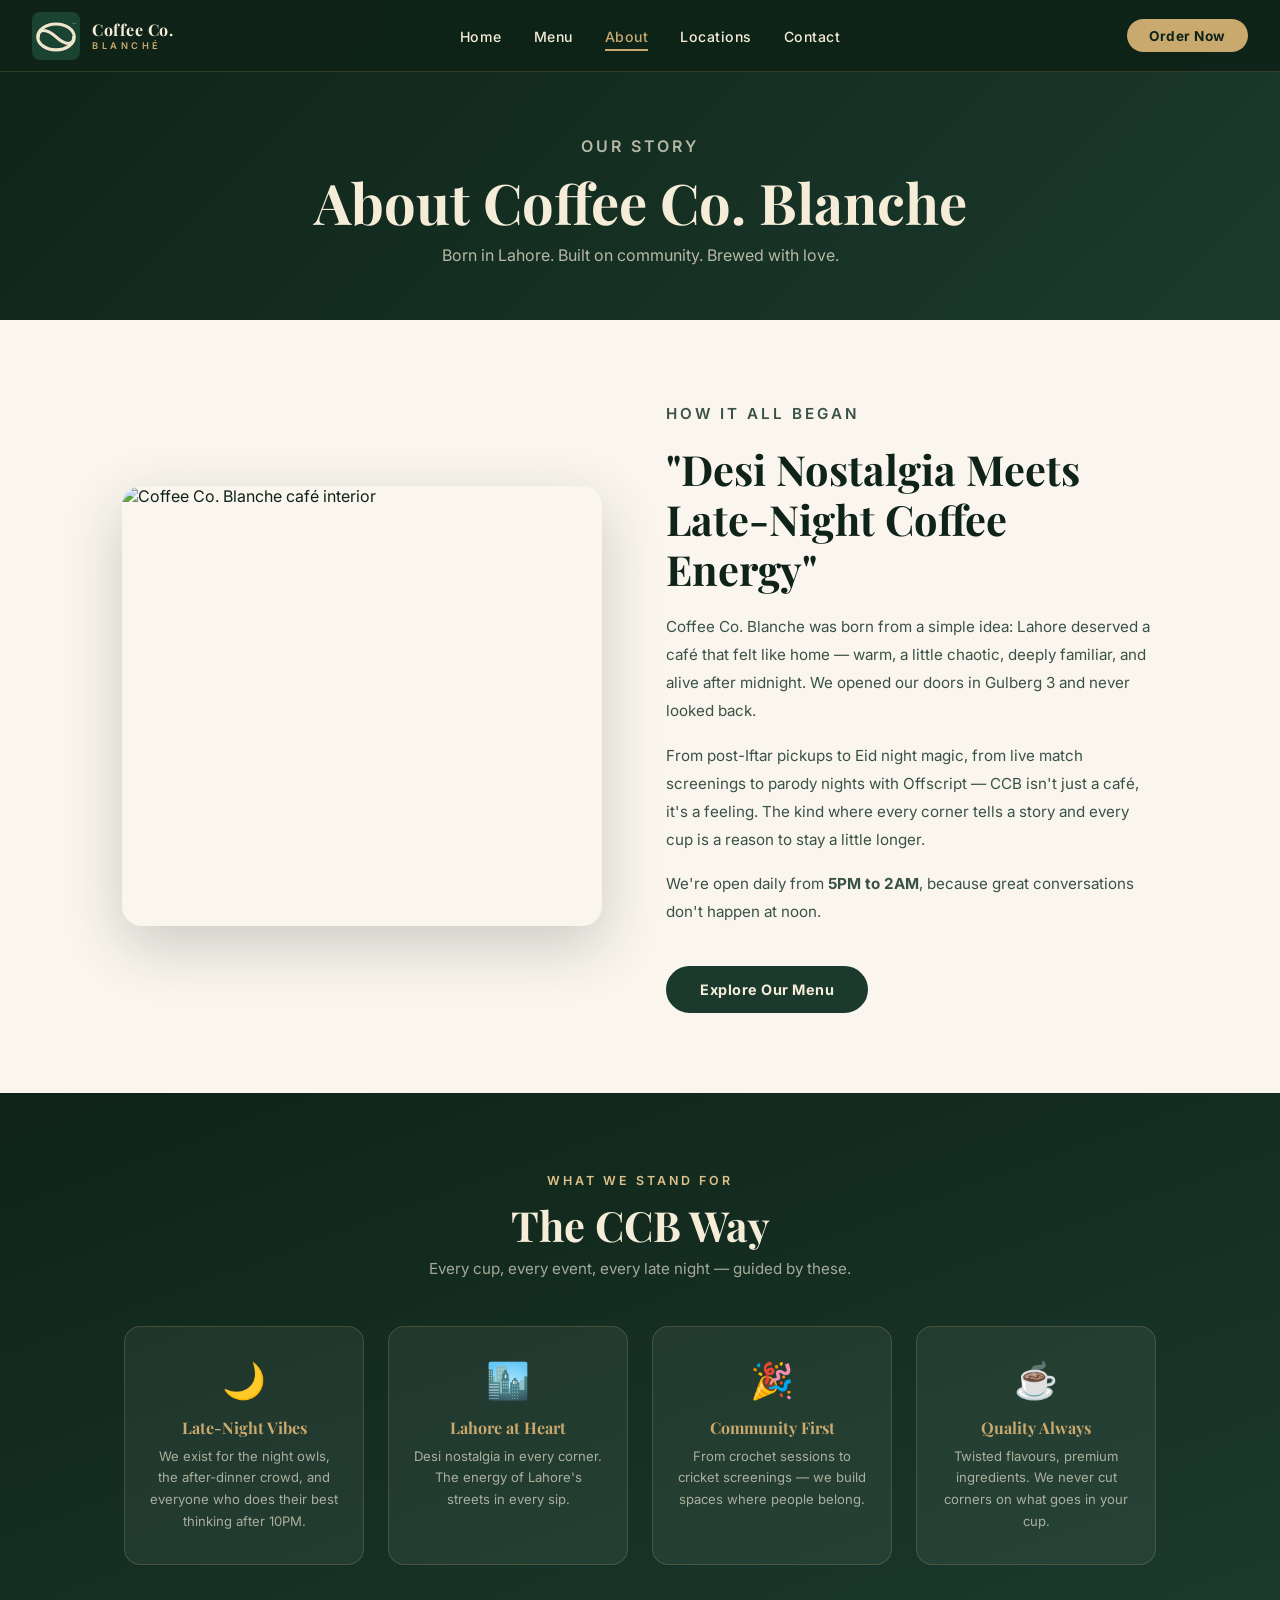
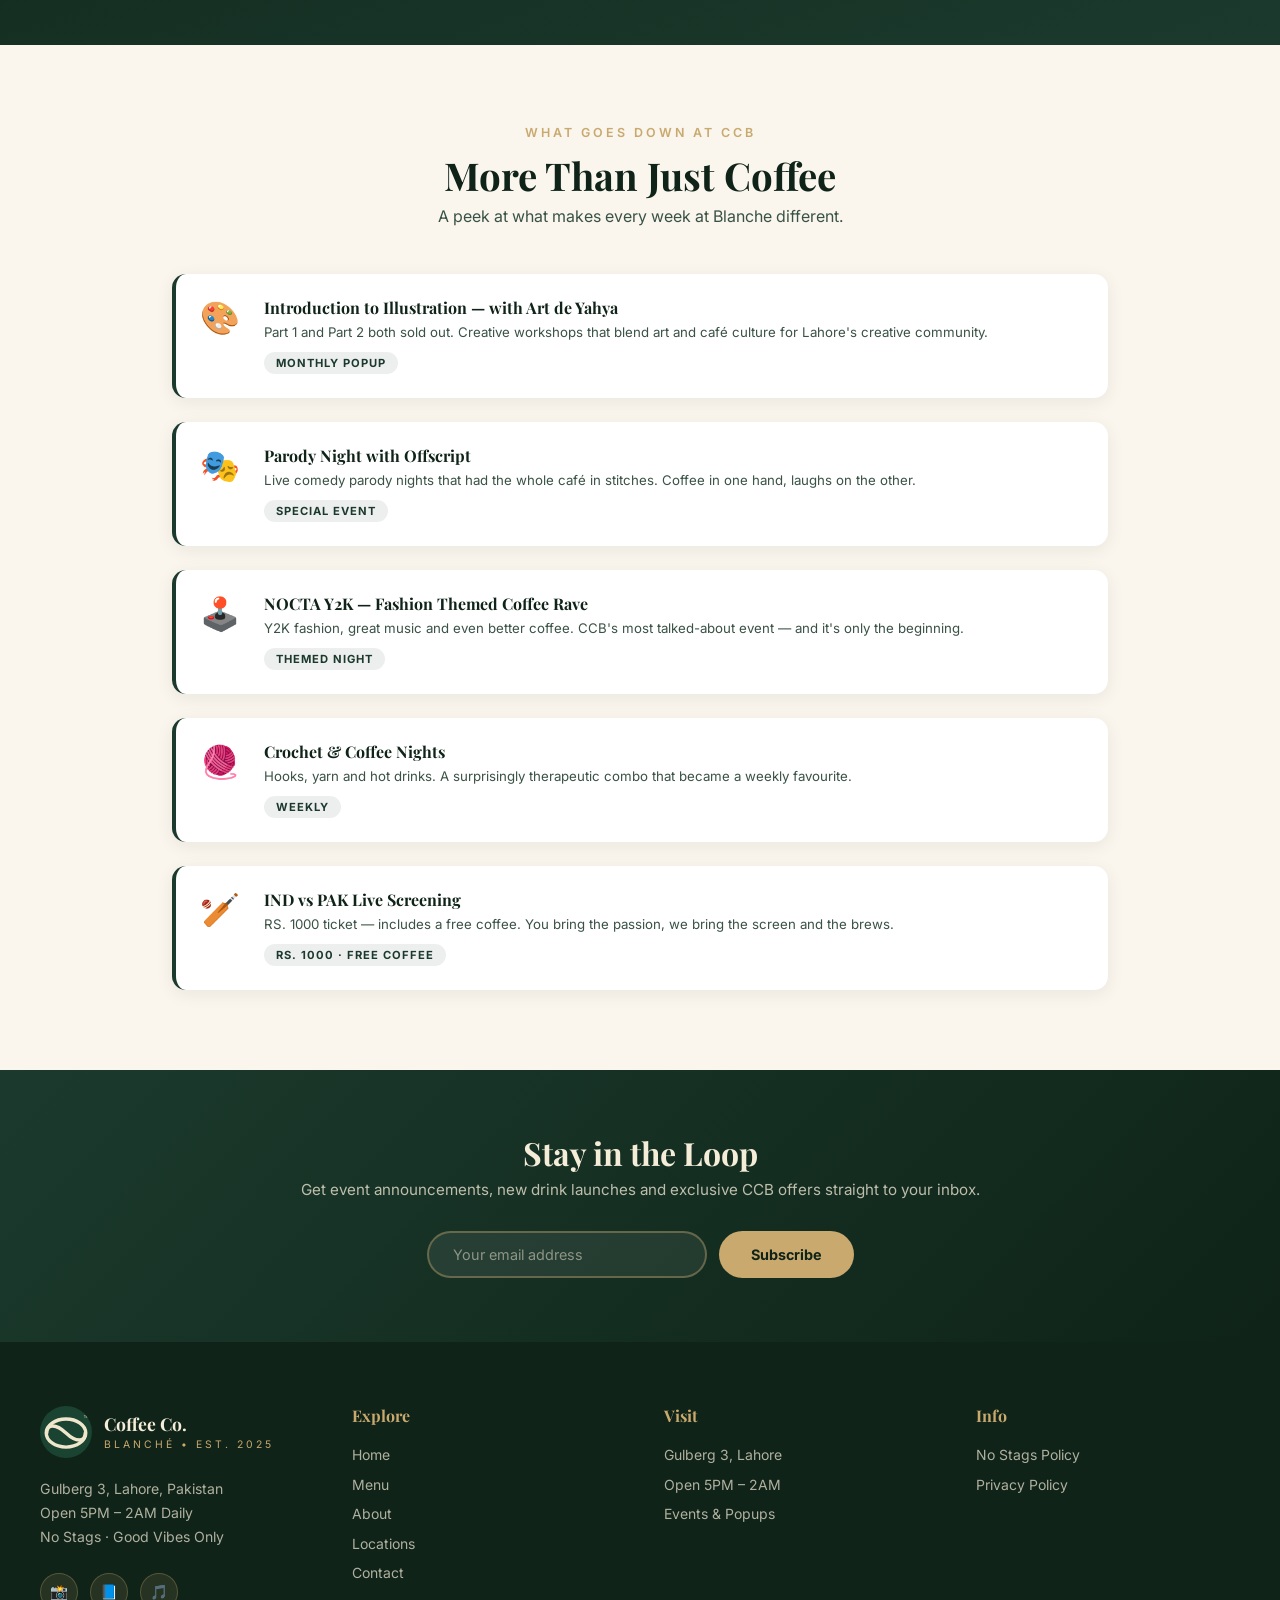
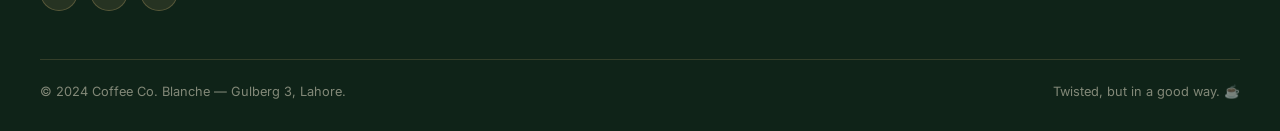
==== about.html @ a4167c23 "first" ====
﻿<!DOCTYPE html>
<html lang="en">
<head>
  <meta charset="UTF-8"/>
  <meta name="viewport" content="width=device-width, initial-scale=1.0"/>
  <title>About | Coffee Co. Blanche — Gulberg, Lahore</title>
  <meta name="description" content="The story of Coffee Co. Blanche — Lahore's late-night café where desi nostalgia meets coffee energy."/>
  <link rel="stylesheet" href="css/style.css"/>
  <style>
    .page-hero{height:320px;background:linear-gradient(135deg,var(--green-dark),var(--green));display:flex;align-items:center;justify-content:center;flex-direction:column;text-align:center;padding-top:72px;}
    .page-hero h1{font-size:clamp(2rem,5vw,3.5rem);color:var(--cream);}
    .page-hero p{color:rgba(245,237,216,0.72);margin-top:.6rem;font-size:1rem;}
    /* Story split */
    .about-split{display:flex;align-items:center;gap:4rem;flex-wrap:wrap;max-width:1100px;margin:0 auto;padding:5rem 2rem;}
    .about-split img{flex:1;min-width:260px;max-width:480px;width:100%;border-radius:20px;object-fit:cover;height:440px;box-shadow:0 20px 60px rgba(15,35,24,.2);}
    .about-split-text{flex:1;min-width:260px;}
    .about-split-text h2{font-size:clamp(1.8rem,3.5vw,2.6rem);color:var(--green-dark);margin-bottom:1.2rem;}
    .about-split-text p{color:var(--text-mid);line-height:1.85;margin-bottom:1rem;font-size:.95rem;}
    /* Values */
    .values-section{background:linear-gradient(160deg,var(--green-dark),var(--green));padding:5rem 2rem;text-align:center;}
    .values-section h2{font-size:clamp(1.8rem,3.5vw,2.6rem);color:var(--cream);margin-bottom:.6rem;}
    .values-section .sub{color:rgba(245,237,216,.65);margin-bottom:3rem;font-size:.95rem;}
    .values-grid{display:flex;flex-wrap:wrap;gap:1.5rem;justify-content:center;max-width:1100px;margin:0 auto;}
    .value-card{flex:1;min-width:200px;max-width:240px;background:rgba(255,255,255,.06);border:1px solid rgba(201,169,110,.22);border-radius:16px;padding:2rem 1.5rem;transition:var(--transition);}
    .value-card:hover{border-color:var(--gold);transform:translateY(-6px);background:rgba(255,255,255,.1);}
    .value-icon{font-size:2.2rem;margin-bottom:1rem;display:block;}
    .value-card h3{font-size:1rem;color:var(--gold);margin-bottom:.5rem;}
    .value-card p{font-size:.82rem;color:rgba(245,237,216,.65);line-height:1.65;}
    /* Events timeline */
    .events-highlights{padding:5rem 2rem;max-width:1000px;margin:0 auto;}
    .events-highlights h2{font-size:clamp(1.8rem,3.5vw,2.4rem);color:var(--green-dark);margin-bottom:.5rem;text-align:center;}
    .events-highlights .sub{text-align:center;color:var(--text-mid);margin-bottom:3rem;}
    .timeline{display:flex;flex-direction:column;gap:1.5rem;}
    .tl-item{display:flex;gap:1.5rem;align-items:flex-start;background:var(--white);border-radius:14px;padding:1.5rem;box-shadow:0 4px 18px rgba(15,35,24,.07);border-left:4px solid var(--green);transition:var(--transition);}
    .tl-item:hover{transform:translateX(4px);border-left-color:var(--gold);box-shadow:0 8px 30px rgba(15,35,24,.14);}
    .tl-icon{font-size:2rem;flex-shrink:0;}
    .tl-text h4{font-size:1rem;color:var(--green-dark);margin-bottom:.3rem;}
    .tl-text p{font-size:.83rem;color:var(--text-mid);line-height:1.65;}
    .tl-badge{display:inline-block;margin-top:.5rem;font-size:.7rem;font-weight:700;letter-spacing:1px;text-transform:uppercase;color:var(--green);background:rgba(27,58,45,.08);padding:.25rem .75rem;border-radius:50px;}
    @media(max-width:768px){.about-split{flex-direction:column;gap:2rem;}.about-split img{height:280px;max-width:100%;}.values-grid{flex-direction:column;align-items:center;}}
  </style>
</head>
<body>
<nav class="navbar" id="navbar">
  <a class="nav-logo" href="index.html" aria-label="Coffee Co. Blanche Home">
    <img src="images/logo.svg" alt="Coffee Co. Blanche" class="nav-logo-img"/>
    <div class="nav-logo-text">
      <span class="brand-name">Coffee Co.</span>
      <span class="brand-sub">Blanch&eacute;</span>
    </div>
  </a>
  <ul class="nav-links">
    <li><a href="index.html">Home</a></li><li><a href="menu.html">Menu</a></li>
    <li><a href="about.html">About</a></li><li><a href="locations.html">Locations</a></li>
    <li><a href="contact.html">Contact</a></li>
  </ul>
  <a class="nav-order-btn" href="menu.html">Order Now</a>
  <div class="hamburger" id="hamburger"><span></span><span></span><span></span></div>
</nav>
<div class="mobile-menu" id="mobile-menu">
  <a href="index.html">Home</a><a href="menu.html">Menu</a>
  <a href="about.html">About</a><a href="locations.html">Locations</a><a href="contact.html">Contact</a>
</div>

<div class="page-hero">
  <p class="section-label">Our Story</p>
  <h1>About Coffee Co. Blanche</h1>
  <p>Born in Lahore. Built on community. Brewed with love.</p>
</div>

<!-- STORY -->
<div class="about-split">
  <img src="https://images.unsplash.com/photo-1442512595331-e89e73853f31?w=700&q=80" alt="Coffee Co. Blanche café interior" loading="lazy"/>
  <div class="about-split-text reveal">
    <p class="section-label">How It All Began</p>
    <h2>"Desi Nostalgia Meets Late-Night Coffee Energy"</h2>
    <p>Coffee Co. Blanche was born from a simple idea: Lahore deserved a café that felt like home — warm, a little chaotic, deeply familiar, and alive after midnight. We opened our doors in Gulberg 3 and never looked back.</p>
    <p>From post-Iftar pickups to Eid night magic, from live match screenings to parody nights with Offscript — CCB isn't just a café, it's a feeling. The kind where every corner tells a story and every cup is a reason to stay a little longer.</p>
    <p>We're open daily from <strong>5PM to 2AM</strong>, because great conversations don't happen at noon.</p>
    <a class="btn-primary" href="menu.html" style="margin-top:1.5rem;display:inline-flex;">Explore Our Menu</a>
  </div>
</div>

<!-- VALUES -->
<div class="values-section">
  <p class="section-label" style="color:var(--gold-light);">What We Stand For</p>
  <h2>The CCB Way</h2>
  <p class="sub">Every cup, every event, every late night — guided by these.</p>
  <div class="values-grid">
    <div class="value-card reveal"><span class="value-icon">🌙</span><h3>Late-Night Vibes</h3><p>We exist for the night owls, the after-dinner crowd, and everyone who does their best thinking after 10PM.</p></div>
    <div class="value-card reveal"><span class="value-icon">🏙️</span><h3>Lahore at Heart</h3><p>Desi nostalgia in every corner. The energy of Lahore's streets in every sip.</p></div>
    <div class="value-card reveal"><span class="value-icon">🎉</span><h3>Community First</h3><p>From crochet sessions to cricket screenings — we build spaces where people belong.</p></div>
    <div class="value-card reveal"><span class="value-icon">☕</span><h3>Quality Always</h3><p>Twisted flavours, premium ingredients. We never cut corners on what goes in your cup.</p></div>
  </div>
</div>

<!-- EVENTS HIGHLIGHTS -->
<div class="events-highlights">
  <p class="section-label" style="text-align:center;">What Goes Down at CCB</p>
  <h2>More Than Just Coffee</h2>
  <p class="sub">A peek at what makes every week at Blanche different.</p>
  <div class="timeline">
    <div class="tl-item reveal">
      <span class="tl-icon">🎨</span>
      <div class="tl-text">
        <h4>Introduction to Illustration — with Art de Yahya</h4>
        <p>Part 1 and Part 2 both sold out. Creative workshops that blend art and café culture for Lahore's creative community.</p>
        <span class="tl-badge">Monthly Popup</span>
      </div>
    </div>
    <div class="tl-item reveal">
      <span class="tl-icon">🎭</span>
      <div class="tl-text">
        <h4>Parody Night with Offscript</h4>
        <p>Live comedy parody nights that had the whole café in stitches. Coffee in one hand, laughs on the other.</p>
        <span class="tl-badge">Special Event</span>
      </div>
    </div>
    <div class="tl-item reveal">
      <span class="tl-icon">🕹️</span>
      <div class="tl-text">
        <h4>NOCTA Y2K — Fashion Themed Coffee Rave</h4>
        <p>Y2K fashion, great music and even better coffee. CCB's most talked-about event — and it's only the beginning.</p>
        <span class="tl-badge">Themed Night</span>
      </div>
    </div>
    <div class="tl-item reveal">
      <span class="tl-icon">🧶</span>
      <div class="tl-text">
        <h4>Crochet &amp; Coffee Nights</h4>
        <p>Hooks, yarn and hot drinks. A surprisingly therapeutic combo that became a weekly favourite.</p>
        <span class="tl-badge">Weekly</span>
      </div>
    </div>
    <div class="tl-item reveal">
      <span class="tl-icon">🏏</span>
      <div class="tl-text">
        <h4>IND vs PAK Live Screening</h4>
        <p>RS. 1000 ticket — includes a free coffee. You bring the passion, we bring the screen and the brews.</p>
        <span class="tl-badge">RS. 1000 · Free Coffee</span>
      </div>
    </div>
  </div>
</div>

<div class="newsletter-strip">
  <h2>Stay in the Loop</h2>
  <p>Get event announcements, new drink launches and exclusive CCB offers straight to your inbox.</p>
  <form class="newsletter-form"><input type="email" placeholder="Your email address" aria-label="Email"/><button type="submit">Subscribe</button></form>
</div>

<footer class="footer">
  <div class="footer-grid">
    <div class="footer-brand">
      <div class="footer-logo-wrap">
      <img src="images/logo.svg" alt="Coffee Co. Blanche" class="footer-logo-img"/>
      <div class="footer-logo-text">
        <div class="brand-name">Coffee Co.</div>
        <div class="brand-sub">Blanch&eacute; &bull; Est. 2025</div>
      </div>
    </div>
      <p class="footer-tagline">Gulberg 3, Lahore, Pakistan<br/>Open 5PM – 2AM Daily<br/>No Stags · Good Vibes Only</p>
      <div class="social-links"><a class="social-link" href="#">📸</a><a class="social-link" href="#">📘</a><a class="social-link" href="#">🎵</a></div>
    </div>
    <div class="footer-col"><h4>Explore</h4><ul><li><a href="index.html">Home</a></li><li><a href="menu.html">Menu</a></li><li><a href="about.html">About</a></li><li><a href="locations.html">Locations</a></li><li><a href="contact.html">Contact</a></li></ul></div>
    <div class="footer-col"><h4>Visit</h4><ul><li><a href="locations.html">Gulberg 3, Lahore</a></li><li><a href="#">Open 5PM – 2AM</a></li><li><a href="#">Events &amp; Popups</a></li></ul></div>
    <div class="footer-col"><h4>Info</h4><ul><li><a href="#">No Stags Policy</a></li><li><a href="#">Privacy Policy</a></li></ul></div>
  </div>
  <div class="footer-bottom"><span>© 2024 Coffee Co. Blanche — Gulberg 3, Lahore.</span><span>Twisted, but in a good way. ☕</span></div>
</footer>
<script src="js/main.js"></script>
</body>
</html>
---- css/style.css ----
/* CCB Global Styles - Coffee Co. Blanche Brand */
@import url('https://fonts.googleapis.com/css2?family=Playfair+Display:ital,wght@0,400;0,600;0,700;1,400&family=Inter:wght@300;400;500;600&display=swap');

:root {
  --green:        #1B3A2D;
  --green-dark:   #0F2318;
  --green-mid:    #2D5A40;
  --green-light:  #3D7A55;
  --cream:        #F5EDD8;
  --cream-light:  #FAF6EE;
  --gold:         #C9A96E;
  --gold-light:   #DFC08A;
  --text-dark:    #0F2318;
  --text-mid:     #3A5245;
  --white:        #ffffff;
  --shadow:       0 8px 32px rgba(15,35,24,0.18);
  --shadow-lg:    0 20px 60px rgba(15,35,24,0.25);
  --radius:       12px;
  --transition:   all 0.35s cubic-bezier(0.4, 0, 0.2, 1);
}

*, *::before, *::after { box-sizing: border-box; margin: 0; padding: 0; }
html { scroll-behavior: smooth; }
body { font-family: 'Inter', sans-serif; background: var(--cream-light); color: var(--text-dark); overflow-x: hidden; }
h1, h2, h3, h4, h5 { font-family: 'Playfair Display', serif; line-height: 1.2; }
a { text-decoration: none; color: inherit; }
img { max-width: 100%; display: block; }
button { cursor: pointer; border: none; font-family: 'Inter', sans-serif; }

/* ── NAVBAR ── */
.navbar {
  position: fixed; top: 0; left: 0; right: 0; z-index: 1000;
  padding: 0 2rem; height: 72px;
  display: flex; align-items: center; justify-content: space-between;
  background: rgba(15,35,24,0.93);
  backdrop-filter: blur(16px); -webkit-backdrop-filter: blur(16px);
  border-bottom: 1px solid rgba(201,169,110,0.2);
  transition: var(--transition);
}
.navbar.scrolled { background: rgba(15,35,24,0.99); box-shadow: var(--shadow); }

/* ── CCB LOGO ── */
.nav-logo { display:flex; align-items:center; gap:.75rem; text-decoration:none; transition:var(--transition); }
.nav-logo:hover { opacity:.88; transform:scale(1.03); }
.nav-logo-img { height:48px; width:48px; border-radius:8px; display:block; flex-shrink:0; }
.nav-logo-text { display:flex; flex-direction:column; line-height:1.2; }
.nav-logo-text .brand-name { font-family:'Playfair Display',serif; font-size:1rem; font-weight:700; color:var(--cream); letter-spacing:.5px; }
.nav-logo-text .brand-sub { font-size:.58rem; letter-spacing:3.5px; text-transform:uppercase; color:var(--gold); font-weight:600; }

/* Footer logo wrapper */
.footer-logo-wrap { display:flex; align-items:center; gap:.85rem; margin-bottom:1.2rem; }
.footer-logo-img { height:60px; width:60px; border-radius:8px; display:block; flex-shrink:0; }
.footer-logo-text .brand-name { font-family:'Playfair Display',serif; font-size:1.1rem; font-weight:700; color:var(--cream); }
.footer-logo-text .brand-sub { font-size:.6rem; letter-spacing:3px; text-transform:uppercase; color:var(--gold); margin-top:3px; }

.nav-links { display: flex; align-items: center; gap: 2rem; list-style: none; }
.nav-links a {
  font-size: .88rem; font-weight: 500; color: var(--cream);
  letter-spacing: .5px; padding: .3rem 0; position: relative; transition: color .25s;
}
.nav-links a::after {
  content: ''; position: absolute; bottom: -2px; left: 0;
  width: 0; height: 2px; background: var(--gold); transition: width .3s ease;
}
.nav-links a:hover, .nav-links a.active { color: var(--gold); }
.nav-links a:hover::after, .nav-links a.active::after { width: 100%; }

.nav-order-btn {
  background: var(--gold); color: var(--green-dark);
  font-weight: 700; font-size: .85rem; padding: .55rem 1.4rem;
  border-radius: 50px; letter-spacing: .5px; transition: var(--transition);
}
.nav-order-btn:hover { background: var(--gold-light); transform: translateY(-2px); box-shadow: 0 6px 20px rgba(201,169,110,.4); }

.hamburger { display: none; flex-direction: column; gap: 5px; cursor: pointer; padding: 4px; }
.hamburger span { display: block; width: 24px; height: 2px; background: var(--cream); border-radius: 2px; transition: var(--transition); }
.hamburger.active span:nth-child(1) { transform: rotate(45deg) translate(5px,5px); }
.hamburger.active span:nth-child(2) { opacity: 0; }
.hamburger.active span:nth-child(3) { transform: rotate(-45deg) translate(5px,-5px); }

.mobile-menu {
  display: none; position: fixed; top: 72px; left: 0; right: 0;
  background: var(--green-dark); z-index: 999;
  padding: 1.5rem 2rem; flex-direction: column; gap: 1.2rem;
  border-bottom: 2px solid var(--gold);
  transform: translateY(-10px); opacity: 0; transition: var(--transition);
}
.mobile-menu.open { display: flex; transform: translateY(0); opacity: 1; }
.mobile-menu a { color: var(--cream); font-size: 1rem; font-weight: 500; padding: .5rem 0; border-bottom: 1px solid rgba(201,169,110,.15); transition: color .2s; }
.mobile-menu a:hover { color: var(--gold); }

/* ── SECTIONS ── */
.section { padding: 5rem 2rem; }
.container { max-width: 1200px; margin: 0 auto; }
.section-label { font-size: .78rem; font-weight: 600; letter-spacing: 3px; text-transform: uppercase; color: var(--gold); margin-bottom: .75rem; }
.section-title { font-size: clamp(2rem,4vw,3rem); color: var(--green-dark); margin-bottom: 1rem; }
.section-subtitle { color: var(--text-mid); font-size: 1.05rem; line-height: 1.7; max-width: 580px; }

/* ── BUTTONS ── */
.btn-primary {
  display: inline-flex; align-items: center; gap: .5rem;
  background: var(--green); color: var(--cream);
  font-weight: 700; font-size: .9rem; letter-spacing: .5px;
  padding: .8rem 2rem; border-radius: 50px; transition: var(--transition);
  border: 2px solid var(--green);
}
.btn-primary:hover { background: var(--gold); border-color: var(--gold); color: var(--green-dark); transform: translateY(-3px); box-shadow: 0 10px 30px rgba(201,169,110,.35); }

.btn-outline {
  display: inline-flex; align-items: center; gap: .5rem;
  background: transparent; color: var(--cream);
  font-weight: 600; font-size: .9rem; letter-spacing: .5px;
  padding: .8rem 2rem; border-radius: 50px;
  border: 2px solid rgba(245,237,216,.6); transition: var(--transition);
}
.btn-outline:hover { background: var(--cream); color: var(--green-dark); transform: translateY(-3px); }

/* ── CARDS ── */
.card { background: var(--white); border-radius: var(--radius); overflow: hidden; box-shadow: 0 4px 20px rgba(15,35,24,.1); transition: var(--transition); }
.card:hover { transform: translateY(-8px); box-shadow: var(--shadow-lg); }

/* ── FOOTER ── */
.footer { background: var(--green-dark); color: var(--cream); padding: 4rem 2rem 2rem; }
.footer-grid { display: flex; flex-wrap: wrap; gap: 3rem; max-width: 1200px; margin: 0 auto; padding-bottom: 3rem; border-bottom: 1px solid rgba(201,169,110,.2); }
.footer-brand { flex: 1; min-width: 220px; }
.footer-logo-wrap { display: flex; align-items: center; gap: .75rem; margin-bottom: 1.2rem; }
.footer-logo-wrap img { height: 52px; width: 52px; border-radius: 50%; }
.footer-logo-text .brand-name { font-family: 'Playfair Display', serif; font-size: 1.1rem; font-weight: 700; color: var(--cream); }
.footer-logo-text .brand-sub { font-size: .65rem; letter-spacing: 3px; text-transform: uppercase; color: var(--gold); }
.footer-tagline { font-size: .88rem; color: rgba(245,237,216,.7); line-height: 1.7; margin-bottom: 1.5rem; }
.social-links { display: flex; gap: .75rem; }
.social-link { width: 38px; height: 38px; border-radius: 50%; background: rgba(201,169,110,.12); border: 1px solid rgba(201,169,110,.3); display: flex; align-items: center; justify-content: center; color: var(--gold); font-size: .9rem; transition: var(--transition); }
.social-link:hover { background: var(--gold); color: var(--green-dark); transform: translateY(-3px); }
.footer-col { flex: 1; min-width: 140px; }
.footer-col h4 { font-family: 'Playfair Display', serif; font-size: 1rem; color: var(--gold); margin-bottom: 1.2rem; }
.footer-col ul { list-style: none; }
.footer-col ul li { margin-bottom: .6rem; }
.footer-col ul li a { color: rgba(245,237,216,.7); font-size: .875rem; transition: color .2s; }
.footer-col ul li a:hover { color: var(--gold); }
.footer-bottom { max-width: 1200px; margin: 0 auto; padding-top: 1.5rem; display: flex; align-items: center; justify-content: space-between; flex-wrap: wrap; gap: 1rem; font-size: .8rem; color: rgba(245,237,216,.5); }

/* ── NEWSLETTER ── */
.newsletter-strip { background: linear-gradient(135deg, var(--green) 0%, var(--green-dark) 100%); padding: 4rem 2rem; text-align: center; }
.newsletter-strip h2 { font-size: 2rem; color: var(--cream); margin-bottom: .5rem; }
.newsletter-strip p { color: rgba(245,237,216,.75); margin-bottom: 2rem; font-size: .95rem; }
.newsletter-form { display: flex; justify-content: center; gap: .75rem; flex-wrap: wrap; }
.newsletter-form input { padding: .8rem 1.5rem; border-radius: 50px; border: 2px solid rgba(201,169,110,.4); background: rgba(255,255,255,.07); color: var(--cream); font-size: .9rem; min-width: 280px; outline: none; transition: border-color .25s; font-family: 'Inter', sans-serif; }
.newsletter-form input::placeholder { color: rgba(245,237,216,.5); }
.newsletter-form input:focus { border-color: var(--gold); }
.newsletter-form button { padding: .8rem 2rem; border-radius: 50px; background: var(--gold); color: var(--green-dark); font-weight: 700; font-size: .9rem; transition: var(--transition); cursor: pointer; border: none; }
.newsletter-form button:hover { background: var(--gold-light); transform: translateY(-2px); }

/* ── ANIMATIONS ── */
@keyframes fadeUp  { from { opacity:0; transform:translateY(30px); } to { opacity:1; transform:translateY(0); } }
@keyframes fadeIn  { from { opacity:0; } to { opacity:1; } }
@keyframes scaleIn { from { opacity:0; transform:scale(.92); } to { opacity:1; transform:scale(1); } }
.animate-fadeUp  { animation: fadeUp  .7s ease forwards; }
.animate-fadeIn  { animation: fadeIn  .6s ease forwards; }
.animate-scaleIn { animation: scaleIn .6s ease forwards; }
.delay-1 { animation-delay: .15s; }
.delay-2 { animation-delay: .3s; }
.delay-3 { animation-delay: .45s; }
.delay-4 { animation-delay: .6s; }

/* ── RESPONSIVE ── */
@media (max-width:768px) {
  .nav-links, .nav-order-btn { display: none; }
  .hamburger { display: flex; }
  .section { padding: 3.5rem 1.25rem; }
  .footer-grid { gap: 2rem; }
}
@media (max-width:480px) {
  .newsletter-form { flex-direction: column; align-items: center; }
  .newsletter-form input { min-width: 0; width: 100%; max-width: 340px; }
}
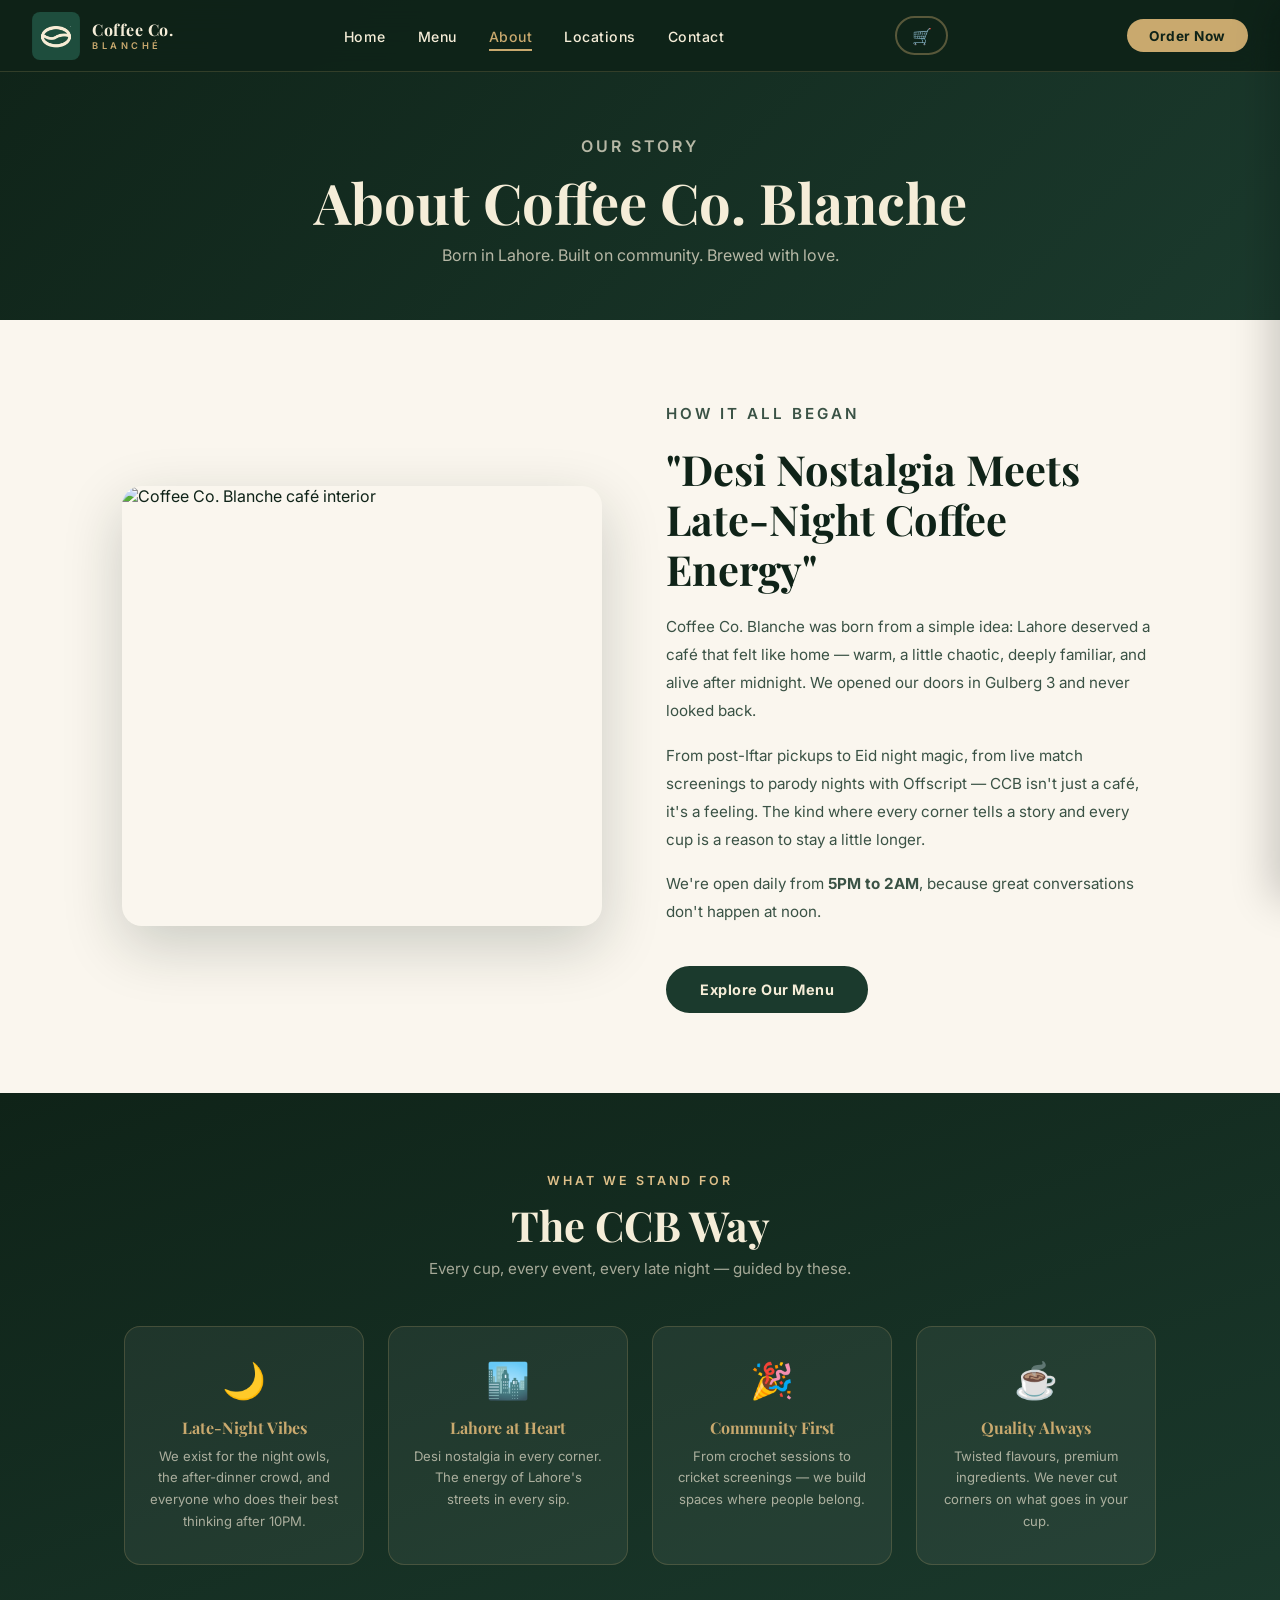
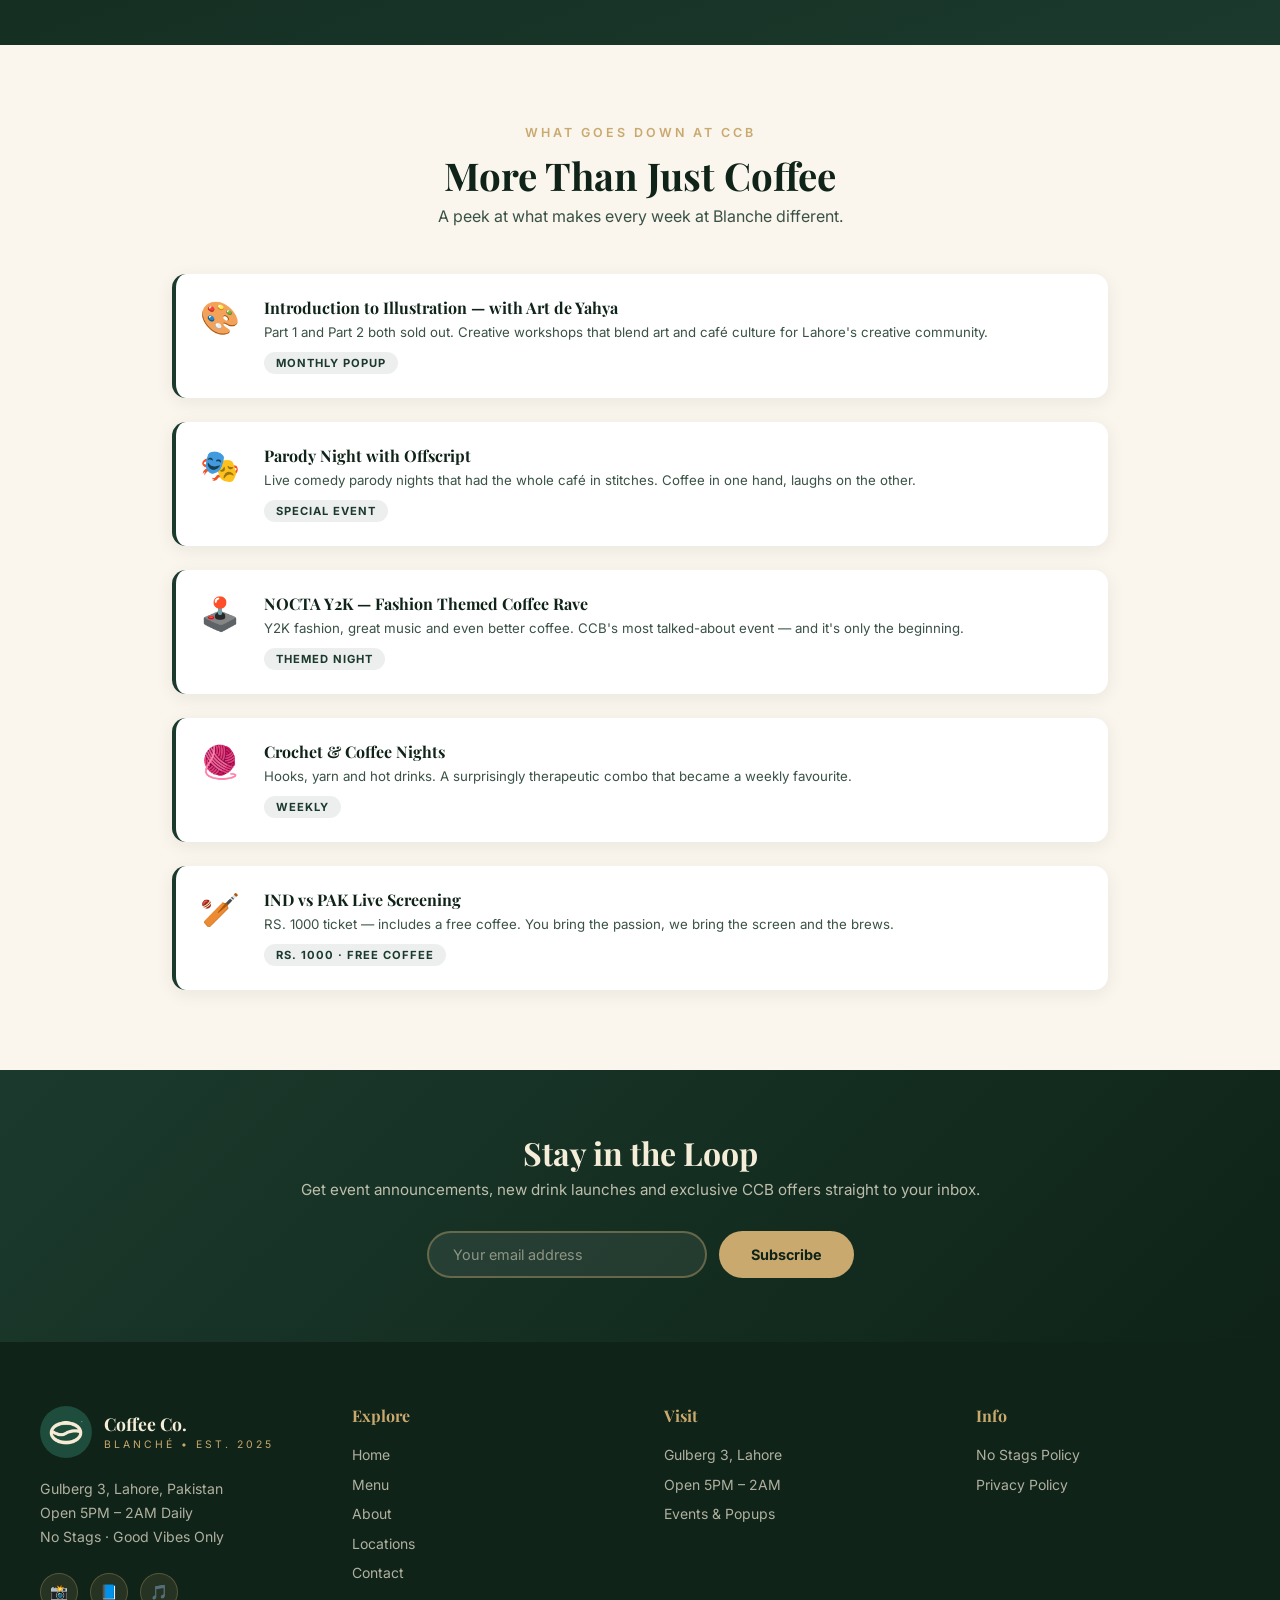
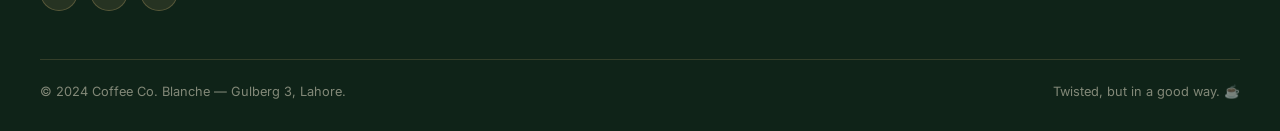
==== commit f122538b: "Replace logo with new coffee bean PNG across all pages (navbar + footer)" ====
--- a/about.html
+++ b/about.html
@@ -1,4 +1,4 @@
-﻿<!DOCTYPE html>
+<!DOCTYPE html>
 <html lang="en">
 <head>
   <meta charset="UTF-8"/>
@@ -43,7 +43,7 @@
 <body>
 <nav class="navbar" id="navbar">
   <a class="nav-logo" href="index.html" aria-label="Coffee Co. Blanche Home">
-    <img src="images/logo.svg" alt="Coffee Co. Blanche" class="nav-logo-img"/>
+    <img src="images/logo.png" alt="Coffee Co. Blanche" class="nav-logo-img"/>
     <div class="nav-logo-text">
       <span class="brand-name">Coffee Co.</span>
       <span class="brand-sub">Blanch&eacute;</span>
@@ -153,14 +153,14 @@
   <div class="footer-grid">
     <div class="footer-brand">
       <div class="footer-logo-wrap">
-      <img src="images/logo.svg" alt="Coffee Co. Blanche" class="footer-logo-img"/>
+      <img src="images/logo.png" alt="Coffee Co. Blanche" class="footer-logo-img"/>
       <div class="footer-logo-text">
         <div class="brand-name">Coffee Co.</div>
         <div class="brand-sub">Blanch&eacute; &bull; Est. 2025</div>
       </div>
     </div>
       <p class="footer-tagline">Gulberg 3, Lahore, Pakistan<br/>Open 5PM – 2AM Daily<br/>No Stags · Good Vibes Only</p>
-      <div class="social-links"><a class="social-link" href="#">📸</a><a class="social-link" href="#">📘</a><a class="social-link" href="#">🎵</a></div>
+      <div class="social-links"><a class="social-link" href="https://www.instagram.com/coffeecoblanche/" target="_blank" rel="noopener" aria-label="Instagram">📸</a><a class="social-link" href="https://www.facebook.com/coffeecoblanche/" target="_blank" rel="noopener" aria-label="Facebook">📘</a><a class="social-link" href="#" aria-label="TikTok">🎵</a></div>
     </div>
     <div class="footer-col"><h4>Explore</h4><ul><li><a href="index.html">Home</a></li><li><a href="menu.html">Menu</a></li><li><a href="about.html">About</a></li><li><a href="locations.html">Locations</a></li><li><a href="contact.html">Contact</a></li></ul></div>
     <div class="footer-col"><h4>Visit</h4><ul><li><a href="locations.html">Gulberg 3, Lahore</a></li><li><a href="#">Open 5PM – 2AM</a></li><li><a href="#">Events &amp; Popups</a></li></ul></div>
--- a/css/style.css
+++ b/css/style.css
@@ -162,12 +162,147 @@
 .delay-3 { animation-delay: .45s; }
 .delay-4 { animation-delay: .6s; }
 
+/* ── PRELOADER ── */
+#ccb-preloader {
+  position: fixed; inset: 0; z-index: 99999;
+  background: var(--green-dark);
+  display: flex; align-items: center; justify-content: center;
+  transition: opacity .5s ease, visibility .5s ease;
+}
+#ccb-preloader.loaded { opacity: 0; visibility: hidden; }
+.preloader-inner { text-align: center; }
+.preloader-cup { font-size: 3rem; animation: preloaderBounce 1s ease infinite; }
+.preloader-text { display: block; margin-top: 1rem; font-family: 'Playfair Display', serif; font-size: 1.2rem; color: var(--gold); letter-spacing: 2px; }
+@keyframes preloaderBounce { 0%,100% { transform: translateY(0); } 50% { transform: translateY(-12px); } }
+
+/* ── TOAST ── */
+.ccb-toast {
+  position: fixed; bottom: 2rem; left: 50%; transform: translateX(-50%) translateY(20px);
+  background: var(--green-dark); color: var(--cream); padding: 1rem 2rem; border-radius: 50px;
+  font-size: .9rem; z-index: 99998; opacity: 0; transition: all .4s ease;
+  border: 1px solid rgba(193,154,107,.4); box-shadow: 0 10px 40px rgba(0,0,0,.3);
+  white-space: nowrap; font-family: 'Inter', sans-serif; pointer-events: none;
+}
+.ccb-toast.show { opacity: 1; transform: translateX(-50%) translateY(0); }
+.ccb-toast.error { border-color: #e74c3c; }
+
+/* ── CART BUTTON ── */
+.nav-cart-btn {
+  position: relative; background: transparent; border: 2px solid rgba(201,169,110,.4);
+  color: var(--cream); padding: .45rem .9rem; border-radius: 50px;
+  font-size: 1rem; transition: var(--transition); cursor: pointer; margin-right: .5rem;
+}
+.nav-cart-btn:hover { background: var(--gold); color: var(--green-dark); border-color: var(--gold); }
+.cart-badge {
+  position: absolute; top: -6px; right: -6px;
+  background: var(--gold); color: var(--green-dark);
+  width: 20px; height: 20px; border-radius: 50%;
+  font-size: .65rem; font-weight: 700;
+  display: flex; align-items: center; justify-content: center;
+  font-family: 'Inter', sans-serif;
+}
+
+/* ── CART OVERLAY ── */
+.cart-overlay {
+  position: fixed; inset: 0; background: rgba(15,35,24,.6);
+  z-index: 10000; opacity: 0; visibility: hidden; transition: opacity .35s, visibility .35s;
+  backdrop-filter: blur(4px);
+}
+.cart-overlay.open { opacity: 1; visibility: visible; }
+
+/* ── CART DRAWER ── */
+.cart-drawer {
+  position: fixed; top: 0; right: 0; bottom: 0; width: 380px; max-width: 90vw;
+  background: var(--cream-light); z-index: 10001;
+  transform: translateX(100%); transition: transform .4s cubic-bezier(.4,0,.2,1);
+  display: flex; flex-direction: column; box-shadow: -8px 0 40px rgba(0,0,0,.2);
+}
+.cart-drawer.open { transform: translateX(0); }
+.cart-header {
+  display: flex; align-items: center; justify-content: space-between;
+  padding: 1.5rem; border-bottom: 1px solid rgba(27,58,45,.12);
+}
+.cart-header h3 { font-size: 1.3rem; color: var(--green-dark); }
+.cart-close-btn {
+  background: none; border: none; font-size: 1.3rem; color: var(--text-mid);
+  cursor: pointer; padding: .3rem; transition: color .2s;
+}
+.cart-close-btn:hover { color: var(--green-dark); }
+.cart-empty { text-align: center; padding: 4rem 2rem; }
+.cart-empty-icon { font-size: 3rem; display: block; margin-bottom: 1rem; opacity: .5; }
+.cart-empty p { color: var(--text-mid); font-size: .95rem; }
+.cart-items { flex: 1; overflow-y: auto; padding: 1rem 1.5rem; }
+.cart-item {
+  display: flex; align-items: center; justify-content: space-between;
+  padding: 1rem; margin-bottom: .75rem; background: var(--white);
+  border-radius: 12px; box-shadow: 0 2px 10px rgba(15,35,24,.06);
+}
+.cart-item-info { display: flex; flex-direction: column; gap: .2rem; }
+.cart-item-name { font-weight: 600; color: var(--green-dark); font-size: .9rem; }
+.cart-item-price { font-family: 'Playfair Display', serif; font-weight: 700; color: var(--green); font-size: .95rem; }
+.cart-item-controls { display: flex; align-items: center; gap: .5rem; }
+.cart-qty-btn {
+  width: 28px; height: 28px; border-radius: 50%; background: var(--green);
+  color: var(--cream); font-size: 1rem; font-weight: 700;
+  display: flex; align-items: center; justify-content: center;
+  cursor: pointer; border: none; transition: var(--transition);
+}
+.cart-qty-btn:hover { background: var(--gold); color: var(--green-dark); }
+.cart-qty { font-weight: 600; color: var(--green-dark); min-width: 20px; text-align: center; }
+.cart-remove-btn {
+  background: none; border: none; color: #c0392b; font-size: .9rem;
+  cursor: pointer; padding: .2rem; opacity: .6; transition: opacity .2s;
+}
+.cart-remove-btn:hover { opacity: 1; }
+.cart-footer { padding: 1.5rem; border-top: 1px solid rgba(27,58,45,.12); }
+.cart-total-row {
+  display: flex; justify-content: space-between; align-items: center;
+  margin-bottom: 1rem; font-size: 1.1rem; color: var(--green-dark);
+}
+.cart-total-row strong { font-family: 'Playfair Display', serif; font-size: 1.3rem; color: var(--green); }
+.cart-checkout-btn {
+  width: 100%; padding: .9rem; border-radius: 50px; background: var(--green);
+  color: var(--cream); font-weight: 700; font-size: 1rem; letter-spacing: .5px;
+  transition: var(--transition); cursor: pointer; border: 2px solid var(--green);
+  font-family: 'Inter', sans-serif;
+}
+.cart-checkout-btn:hover { background: var(--gold); border-color: var(--gold); color: var(--green-dark); transform: translateY(-2px); box-shadow: 0 8px 24px rgba(201,169,110,.35); }
+.cart-note { text-align: center; font-size: .75rem; color: var(--text-mid); margin-top: .75rem; }
+
+/* ── BACK TO TOP ── */
+.back-to-top {
+  position: fixed; bottom: 2rem; right: 2rem; z-index: 9990;
+  width: 48px; height: 48px; border-radius: 50%;
+  background: var(--green); color: var(--cream);
+  font-size: 1.3rem; font-weight: 700; border: 2px solid var(--gold);
+  display: flex; align-items: center; justify-content: center;
+  cursor: pointer; opacity: 0; visibility: hidden;
+  transform: translateY(10px); transition: var(--transition);
+  box-shadow: 0 4px 20px rgba(0,0,0,.2);
+}
+.back-to-top.visible { opacity: 1; visibility: visible; transform: translateY(0); }
+.back-to-top:hover { background: var(--gold); color: var(--green-dark); transform: translateY(-3px); }
+
+/* ── FAQ ACCORDION ── */
+.faq-item h4 { user-select: none; }
+.faq-arrow {
+  font-size: 1.2rem; font-weight: 700; color: var(--green);
+  transition: transform .3s ease; font-family: 'Inter', sans-serif; flex-shrink: 0;
+}
+.faq-open .faq-arrow { color: var(--gold); }
+.faq-open { border-left-color: var(--gold) !important; }
+
+/* ── FORM VALIDATION ── */
+.field-error { border-color: #e74c3c !important; box-shadow: 0 0 0 3px rgba(231,76,60,.15) !important; }
+.field-error-msg { display: block; color: #e74c3c; font-size: .75rem; margin-top: .35rem; font-weight: 500; }
+
 /* ── RESPONSIVE ── */
 @media (max-width:768px) {
   .nav-links, .nav-order-btn { display: none; }
   .hamburger { display: flex; }
   .section { padding: 3.5rem 1.25rem; }
   .footer-grid { gap: 2rem; }
+  .cart-drawer { width: 100%; max-width: 100vw; }
 }
 @media (max-width:480px) {
   .newsletter-form { flex-direction: column; align-items: center; }
